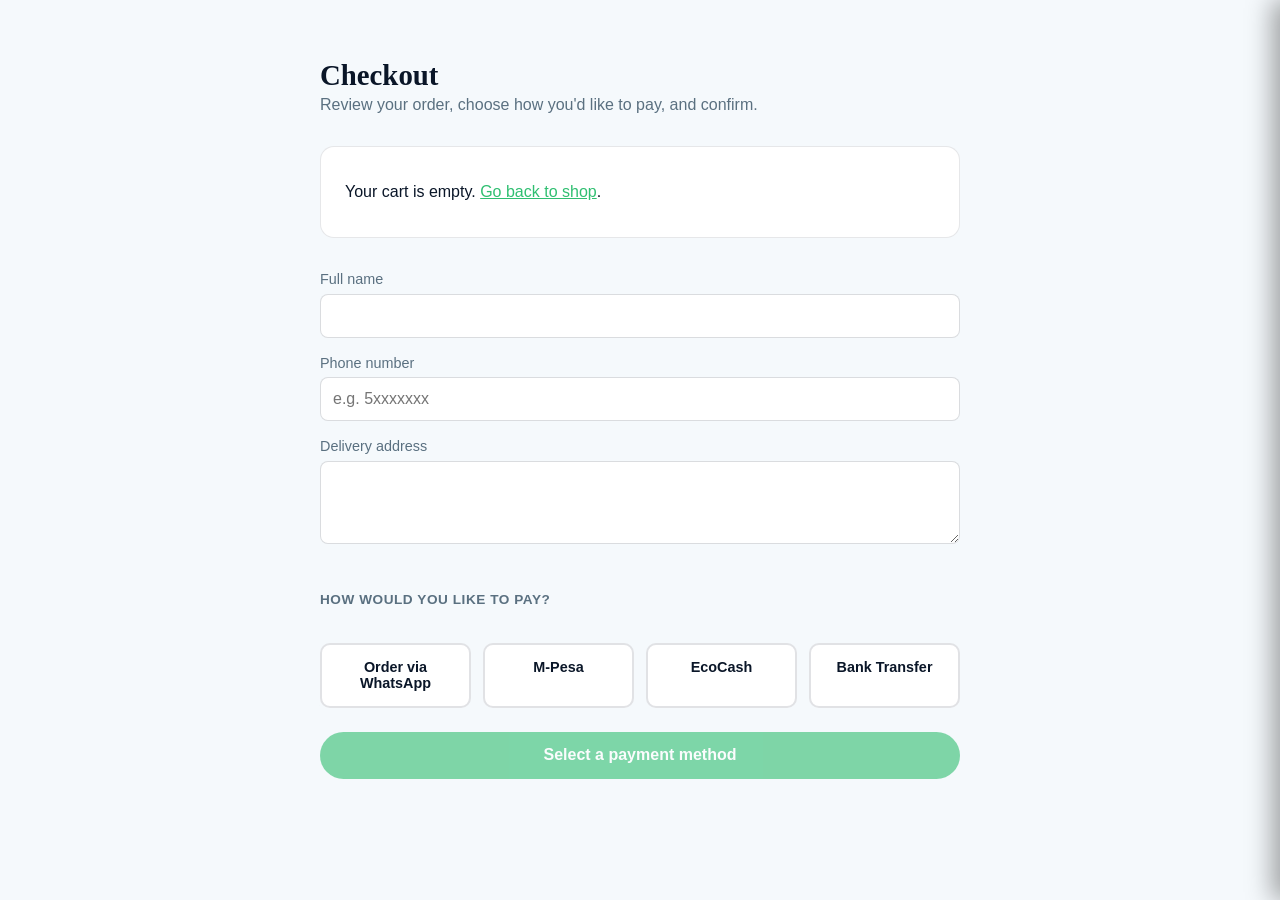
==== checkout.html @ 28666bef "Add files via upload" ====
<!DOCTYPE html>
<html lang="en">
<head>
<meta charset="UTF-8" />
<meta name="viewport" content="width=device-width, initial-scale=1.0" />
<title>Checkout — Noble Water</title>
<link rel="stylesheet" href="cart.css" />
<style>
  body {
    margin: 0;
    background: #f5f9fc;
    color: #0a1628;
    font-family: 'DM Sans', -apple-system, BlinkMacSystemFont, "Segoe UI", sans-serif;
  }
  .nw-checkout-wrap {
    max-width: 640px;
    margin: 0 auto;
    padding: 2.5rem 1.5rem 4rem;
  }
  .nw-checkout-wrap h1 {
    font-family: 'Playfair Display', serif;
    font-size: 1.8rem;
    margin-bottom: 0.25rem;
    color: #0a1628;
  }
  p.nw-sub { color: #5a7080; margin-top: 0; margin-bottom: 2rem; }

  #nw-order-summary {
    background: #ffffff;
    border: 1px solid rgba(10,22,40,0.1);
    border-radius: 14px;
    padding: 1.25rem 1.5rem;
    margin-bottom: 2rem;
  }
  .nw-summary-row {
    display: flex;
    justify-content: space-between;
    padding: 0.5rem 0;
    border-bottom: 1px solid rgba(10,22,40,0.08);
    font-size: 0.95rem;
  }
  .nw-summary-row:last-child { border-bottom: none; }
  .nw-summary-total {
    display: flex;
    justify-content: space-between;
    margin-top: 0.75rem;
    padding-top: 0.75rem;
    border-top: 1px solid rgba(10,22,40,0.15);
    font-weight: 700;
    font-size: 1.1rem;
  }

  .nw-section-label {
    font-size: 0.85rem;
    font-weight: 600;
    color: #5a7080;
    text-transform: uppercase;
    letter-spacing: 0.04em;
    margin: 1.75rem 0 0.75rem;
  }

  form { display: flex; flex-direction: column; gap: 1rem; }
  label { font-size: 0.9rem; color: #5a7080; }
  input, textarea {
    width: 100%;
    box-sizing: border-box;
    margin-top: 0.35rem;
    padding: 0.75rem;
    border-radius: 8px;
    border: 1px solid rgba(10,22,40,0.15);
    background: #ffffff;
    color: #0a1628;
    font-size: 1rem;
  }

  /* payment method cards */
  #nw-pay-methods {
    display: grid;
    grid-template-columns: repeat(auto-fit, minmax(140px, 1fr));
    gap: 0.75rem;
    margin-top: 0.5rem;
  }
  .nw-pay-option {
    border: 2px solid rgba(10,22,40,0.12);
    border-radius: 10px;
    padding: 0.9rem 0.75rem;
    text-align: center;
    cursor: pointer;
    font-size: 0.9rem;
    font-weight: 600;
    color: #0a1628;
    background: #ffffff;
    transition: border-color 0.15s, background 0.15s;
  }
  .nw-pay-option.nw-selected {
    border-color: #2FBF71;
    background: rgba(47,191,113,0.08);
  }

  .nw-pay-details {
    display: none;
    background: #ffffff;
    border: 1px solid rgba(10,22,40,0.1);
    border-radius: 14px;
    padding: 1.25rem 1.5rem;
    margin-top: 1rem;
  }
  .nw-pay-details.nw-visible { display: block; }
  .nw-pay-details h3 { margin: 0 0 0.75rem; font-size: 1rem; }
  .nw-pay-details ol { margin: 0 0 1rem; padding-left: 1.2rem; }
  .nw-pay-details li { margin-bottom: 0.4rem; font-size: 0.92rem; }
  .nw-detail-row {
    display: flex;
    justify-content: space-between;
    padding: 0.4rem 0;
    border-bottom: 1px solid rgba(10,22,40,0.08);
    font-size: 0.9rem;
  }
  .nw-detail-row:last-child { border-bottom: none; }
  .nw-detail-row strong { color: #0a1628; }

  .nw-bank-choice {
    display: flex;
    gap: 0.5rem;
    margin-bottom: 1rem;
  }
  .nw-bank-btn {
    flex: 1;
    padding: 0.6rem;
    border: 1px solid rgba(10,22,40,0.15);
    border-radius: 8px;
    background: #f5f9fc;
    cursor: pointer;
    font-size: 0.85rem;
    font-weight: 600;
  }
  .nw-bank-btn.nw-selected { border-color: #1A4B8C; background: rgba(26,75,140,0.08); color: #1A4B8C; }

  button[type="submit"], .nw-confirm-btn {
    margin-top: 0.5rem;
    padding: 0.9rem;
    border: none;
    border-radius: 100px;
    background: #2FBF71;
    color: white;
    font-weight: 600;
    font-size: 1rem;
    cursor: pointer;
    text-align: center;
  }
  button[type="submit"]:disabled { opacity: 0.6; cursor: default; }
</style>
</head>
<body>

<div class="nw-checkout-wrap">
  <h1>Checkout</h1>
  <p class="nw-sub">Review your order, choose how you'd like to pay, and confirm.</p>

  <div id="nw-order-summary"></div>

  <form id="nw-checkout-form">
    <div>
      <label for="nw-name">Full name</label>
      <input id="nw-name" name="name" type="text" required />
    </div>
    <div>
      <label for="nw-phone">Phone number</label>
      <input id="nw-phone" name="phone" type="tel" placeholder="e.g. 5xxxxxxx" required />
    </div>
    <div>
      <label for="nw-address">Delivery address</label>
      <textarea id="nw-address" name="address" rows="3" required></textarea>
    </div>

    <div class="nw-section-label">How would you like to pay?</div>
    <div id="nw-pay-methods">
      <div class="nw-pay-option" data-method="whatsapp">Order via WhatsApp</div>
      <div class="nw-pay-option" data-method="mpesa">M-Pesa</div>
      <div class="nw-pay-option" data-method="ecocash">EcoCash</div>
      <div class="nw-pay-option" data-method="bank">Bank Transfer</div>
    </div>

    <!-- WhatsApp: no extra details, just informs the customer what happens -->
    <div class="nw-pay-details" data-details="whatsapp">
      <p>We'll open WhatsApp with your order details filled in. Just hit send and we'll confirm pricing and delivery with you there.</p>
    </div>

    <!-- M-Pesa merchant payment instructions -->
    <div class="nw-pay-details" data-details="mpesa">
      <h3>Pay via M-Pesa</h3>
      <ol>
        <li>Dial <strong>*200#</strong> on your M-Pesa registered number</li>
        <li>Select <strong>Pay Merchant</strong></li>
        <li>Enter merchant number <strong>91093</strong> (PM Legacy Group)</li>
        <li>Enter the amount: <strong id="nw-mpesa-amount">M0.00</strong></li>
        <li>Enter Reference: <strong id="nw-mpesa-reference">XXXXXX</strong></li>
        <li>Confirm with your M-Pesa PIN</li>
      </ol>
      <p>Once you've paid, tap the button below — we'll get your order details and payment confirmation together on WhatsApp.</p>
    </div>

    <!-- EcoCash merchant payment instructions -->
    <div class="nw-pay-details" data-details="ecocash">
      <h3>Pay via EcoCash</h3>
      <ol>
        <li>Dial <strong>*199#</strong> on your Econet number and select EcoCash</li>
        <li>Select <strong>Send Money</strong></li>
        <li>Enter number <strong>69434952</strong> (Poea Mapiloko)</li>
        <li>Enter the amount: <strong id="nw-ecocash-amount">M0.00</strong></li>
        <li>Confirm with your EcoCash PIN</li>
      </ol>
      <p>Once you've paid, tap the button below to confirm your order with us on WhatsApp.</p>
    </div>

    <!-- Bank transfer details -->
    <div class="nw-pay-details" data-details="bank">
      <h3>Pay via Bank Transfer</h3>
      <div class="nw-bank-choice">
        <button type="button" class="nw-bank-btn nw-selected" data-bank="fnb">FNB Lesotho</button>
        <button type="button" class="nw-bank-btn" data-bank="postbank">Lesotho Post Bank</button>
      </div>

      <div id="nw-bank-fnb">
        <div class="nw-detail-row"><span>Account name</span><strong>Poea Mapiloko</strong></div>
        <div class="nw-detail-row"><span>Account number</span><strong>62738022037</strong></div>
        <div class="nw-detail-row"><span>Bank</span><strong>FNB Lesotho</strong></div>
        <div class="nw-detail-row"><span>Branch</span><strong>Kingsway C/O Kingsway Road &amp; Parliament</strong></div>
        <div class="nw-detail-row"><span>Branch code</span><strong>280061</strong></div>
      </div>
      <div id="nw-bank-postbank" style="display:none;">
        <div class="nw-detail-row"><span>Account name</span><strong>PM Legacy Group</strong></div>
        <div class="nw-detail-row"><span>Account number</span><strong>1039175400019</strong></div>
        <div class="nw-detail-row"><span>Bank</span><strong>Lesotho Post Bank</strong></div>
        <div class="nw-detail-row"><span>Branch</span><strong>Mapoteng Branch</strong></div>
        <div class="nw-detail-row"><span>Branch code</span><strong>500 250</strong></div>
      </div>
      <p style="margin-top:1rem;">Amount to transfer: <strong id="nw-bank-amount">M0.00</strong></p>
      <p>Once you've made the transfer, tap the button below — send us your order and we'll confirm once the payment reflects.</p>
    </div>

    <button type="submit" id="nw-submit-btn" disabled>Select a payment method</button>
  </form>
</div>

<script src="cart.js" defer></script>
<script>
  const WHATSAPP_NUMBER = '26656910125';
  let orderData = null;
  let selectedMethod = null;
  let selectedBank = 'fnb';

  function renderSummary() {
    const cart = (window.NobleCart && window.NobleCart.load()) || [];
    const summaryEl = document.getElementById('nw-order-summary');
    if (cart.length === 0) {
      summaryEl.innerHTML = '<p>Your cart is empty. <a href="index.html" style="color:#2FBF71">Go back to shop</a>.</p>';
      document.getElementById('nw-submit-btn').disabled = true;
      return null;
    }
    let total = 0;
    const rows = cart.map((item) => {
      const lineTotal = item.price * item.qty;
      total += lineTotal;
      return `<div class="nw-summary-row"><span>${item.name} × ${item.qty}</span><span>M${lineTotal.toFixed(2)}</span></div>`;
    }).join('');
    summaryEl.innerHTML = rows + `<div class="nw-summary-total"><span>Total</span><span>M${total.toFixed(2)}</span></div>`;

    document.getElementById('nw-mpesa-amount').textContent = `M${total.toFixed(2)}`;
    document.getElementById('nw-ecocash-amount').textContent = `M${total.toFixed(2)}`;
    document.getElementById('nw-bank-amount').textContent = `M${total.toFixed(2)}`;

    return { cart, total };
  }

  document.addEventListener('DOMContentLoaded', () => {
    orderData = renderSummary();

    document.querySelectorAll('.nw-pay-option').forEach((opt) => {
      opt.addEventListener('click', () => {
        document.querySelectorAll('.nw-pay-option').forEach((o) => o.classList.remove('nw-selected'));
        document.querySelectorAll('.nw-pay-details').forEach((d) => d.classList.remove('nw-visible'));
        opt.classList.add('nw-selected');
        selectedMethod = opt.dataset.method;
        document.querySelector(`.nw-pay-details[data-details="${selectedMethod}"]`).classList.add('nw-visible');

        const submitBtn = document.getElementById('nw-submit-btn');
        submitBtn.disabled = false;
        submitBtn.textContent = selectedMethod === 'whatsapp' ? 'Continue on WhatsApp' : "I've Paid — Confirm Order";
      });
    });

    document.querySelectorAll('.nw-bank-btn').forEach((btn) => {
      btn.addEventListener('click', () => {
        document.querySelectorAll('.nw-bank-btn').forEach((b) => b.classList.remove('nw-selected'));
        btn.classList.add('nw-selected');
        selectedBank = btn.dataset.bank;
        document.getElementById('nw-bank-fnb').style.display = selectedBank === 'fnb' ? 'block' : 'none';
        document.getElementById('nw-bank-postbank').style.display = selectedBank === 'postbank' ? 'block' : 'none';
      });
    });
  });

  document.getElementById('nw-checkout-form').addEventListener('submit', (e) => {
    e.preventDefault();
    if (!orderData || !selectedMethod) return;

    const name = document.getElementById('nw-name').value;
    const phone = document.getElementById('nw-phone').value;
    const address = document.getElementById('nw-address').value;

    const itemLines = orderData.cart
      .map((item) => `- ${item.name} × ${item.qty} (M${(item.price * item.qty).toFixed(2)})`)
      .join('\n');

    let paymentLine = '';
    if (selectedMethod === 'mpesa') paymentLine = 'Payment method: M-Pesa (paid to merchant 91093)';
    else if (selectedMethod === 'ecocash') paymentLine = 'Payment method: EcoCash (paid to merchant 69434952)';
    else if (selectedMethod === 'bank') {
      const bankName = selectedBank === 'fnb' ? 'FNB Lesotho' : 'Lesotho Post Bank';
      paymentLine = `Payment method: Bank Transfer (${bankName})`;
    } else {
      paymentLine = 'Payment method: To be arranged via WhatsApp';
    }

    const message = [
      '👋 Hello Noble Water! I would like to place an order.',
      '',
      `*Name:* ${name}`,
      `*Phone:* ${phone}`,
      `*Delivery address:* ${address}`,
      '',
      '*Order:*',
      itemLines,
      `*Total:* M${orderData.total.toFixed(2)}`,
      '',
      paymentLine,
    ].join('\n');

    window.open(`https://wa.me/${WHATSAPP_NUMBER}?text=${encodeURIComponent(message)}`, '_blank');
    localStorage.removeItem('nw_cart_v1');
  });
</script>
</body>
</html>
---- cart.css ----
/* Noble Water — Cart styles
   Add <link rel="stylesheet" href="cart.css"> in <head>, after your main
   stylesheet. Adjust the CSS variables below to match your exact palette
   if these guesses don't line up with your site's real colors. */

:root {
  --nw-ink: #0f1b2b;      /* deep navy background, adjust to match hero */
  --nw-panel: #16273d;
  --nw-gold: #c9a35c;     /* prestige accent */
  --nw-text: #eef2f6;
  --nw-muted: #9fb0c3;
  --nw-line: rgba(255, 255, 255, 0.1);
}

/* --- nav badge --- */
#nw-cart-badge {
  display: none;
  align-items: center;
  justify-content: center;
  min-width: 1.25rem;
  height: 1.25rem;
  padding: 0 0.35rem;
  margin-left: 0.4rem;
  border-radius: 999px;
  background: var(--nw-gold);
  color: #1a1204;
  font-size: 0.7rem;
  font-weight: 700;
  vertical-align: middle;
}

/* --- add to cart button --- */
.nw-add-btn {
  margin-top: 0.75rem;
  padding: 0.55rem 1.1rem;
  border: 1px solid var(--nw-gold);
  background: transparent;
  color: var(--nw-gold);
  border-radius: 6px;
  font-size: 0.9rem;
  cursor: pointer;
  transition: background 0.15s ease, color 0.15s ease;
}
.nw-add-btn:hover {
  background: var(--nw-gold);
  color: #1a1204;
}

/* --- drawer shell --- */
#nw-cart-drawer {
  position: fixed;
  inset: 0;
  z-index: 9999;
  pointer-events: none;
}
#nw-cart-drawer.nw-open {
  pointer-events: auto;
}

#nw-cart-overlay {
  position: absolute;
  inset: 0;
  background: rgba(5, 10, 18, 0.55);
  opacity: 0;
  transition: opacity 0.2s ease;
}
#nw-cart-drawer.nw-open #nw-cart-overlay {
  opacity: 1;
}

#nw-cart-panel {
  position: absolute;
  top: 0;
  right: 0;
  height: 100%;
  width: min(380px, 92vw);
  background: var(--nw-panel);
  color: var(--nw-text);
  display: flex;
  flex-direction: column;
  transform: translateX(100%);
  transition: transform 0.25s ease;
  box-shadow: -8px 0 24px rgba(0, 0, 0, 0.35);
}
#nw-cart-drawer.nw-open #nw-cart-panel {
  transform: translateX(0);
}

#nw-cart-panel header {
  display: flex;
  align-items: center;
  justify-content: space-between;
  padding: 1.25rem 1.5rem;
  border-bottom: 1px solid var(--nw-line);
}
#nw-cart-panel header h2 {
  margin: 0;
  font-size: 1.1rem;
}
#nw-cart-close {
  background: none;
  border: none;
  color: var(--nw-muted);
  font-size: 1.5rem;
  line-height: 1;
  cursor: pointer;
}

#nw-cart-items {
  flex: 1;
  overflow-y: auto;
  padding: 1rem 1.5rem;
}

.nw-cart-empty {
  color: var(--nw-muted);
  font-size: 0.95rem;
}

.nw-cart-row {
  display: grid;
  grid-template-columns: 1fr auto auto;
  align-items: center;
  gap: 0.75rem;
  padding: 0.85rem 0;
  border-bottom: 1px solid var(--nw-line);
}
.nw-cart-row-info {
  display: flex;
  flex-direction: column;
  gap: 0.15rem;
}
.nw-cart-row-info span {
  font-size: 0.8rem;
  color: var(--nw-muted);
}
.nw-cart-row-controls {
  display: flex;
  align-items: center;
  gap: 0.5rem;
}
.nw-qty-btn {
  width: 1.6rem;
  height: 1.6rem;
  border-radius: 4px;
  border: 1px solid var(--nw-line);
  background: transparent;
  color: var(--nw-text);
  cursor: pointer;
}
.nw-cart-row-price {
  font-weight: 600;
  white-space: nowrap;
}

#nw-cart-panel footer {
  padding: 1.25rem 1.5rem;
  border-top: 1px solid var(--nw-line);
}
#nw-cart-total-row {
  display: flex;
  justify-content: space-between;
  margin-bottom: 1rem;
  font-size: 1.05rem;
  font-weight: 600;
}
#nw-cart-checkout-btn {
  display: block;
  text-align: center;
  padding: 0.85rem;
  border-radius: 6px;
  background: var(--nw-gold);
  color: #1a1204;
  font-weight: 600;
  text-decoration: none;
}
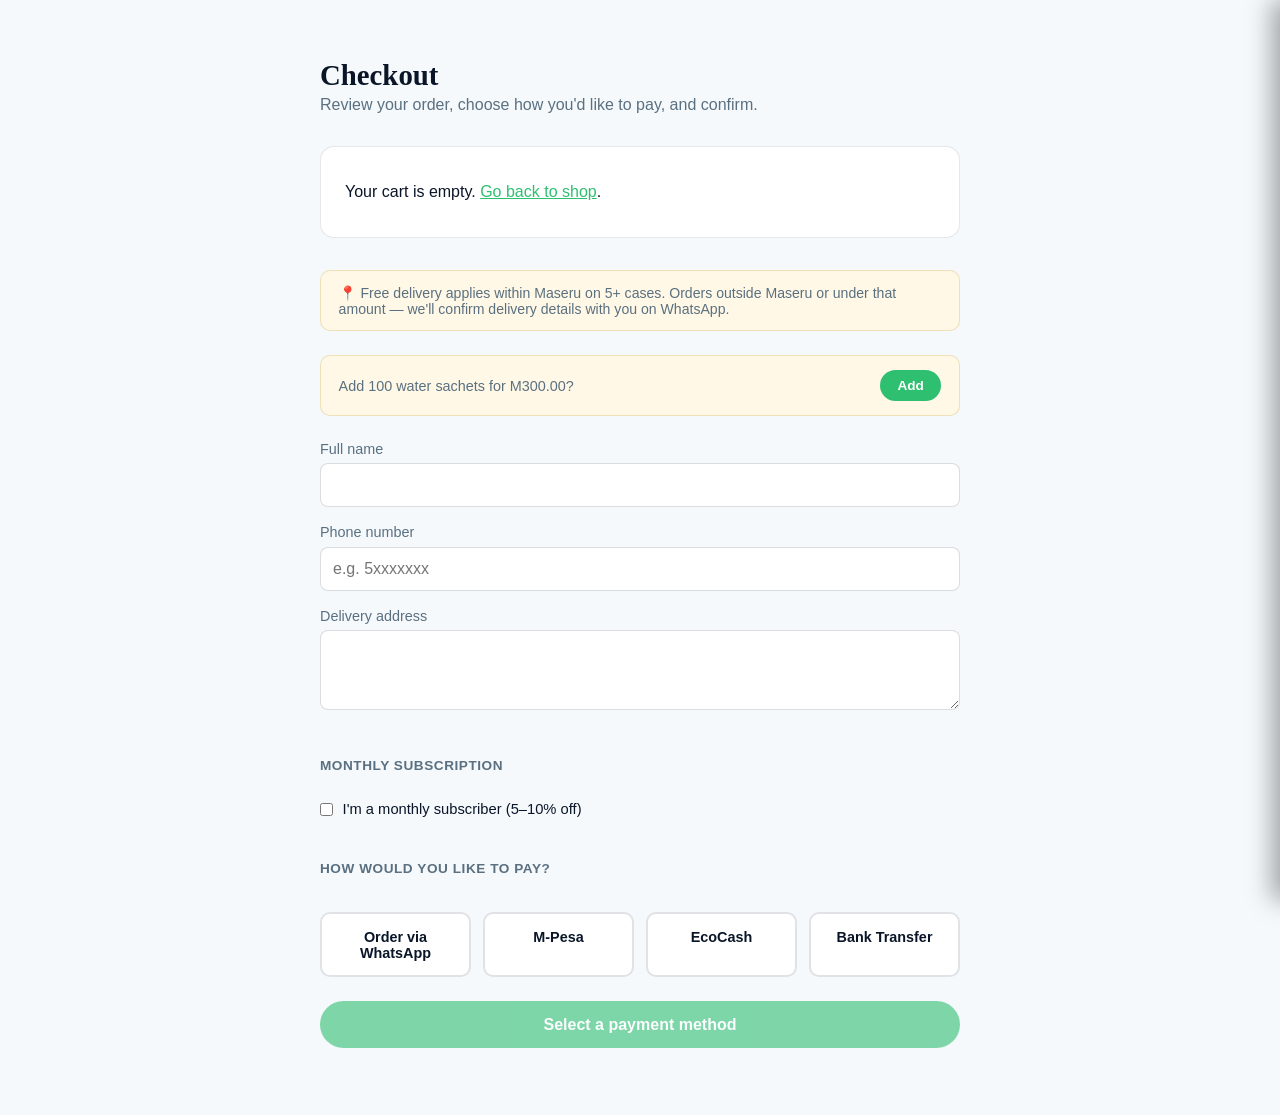
==== commit 63cd7977: "Add files via upload" ====
--- a/checkout.html
+++ b/checkout.html
@@ -1,6 +1,14 @@
 <!DOCTYPE html>
 <html lang="en">
 <head>
+<!-- Google Analytics (GA4) — replace G-XXXXXXXXXX with your real Measurement ID, same as on index.html -->
+<script async src="https://www.googletagmanager.com/gtag/js?id=G-XXXXXXXXXX"></script>
+<script>
+  window.dataLayer = window.dataLayer || [];
+  function gtag(){dataLayer.push(arguments);}
+  gtag('js', new Date());
+  gtag('config', 'G-XXXXXXXXXX');
+</script>
 <meta charset="UTF-8" />
 <meta name="viewport" content="width=device-width, initial-scale=1.0" />
 <title>Checkout — Noble Water</title>
@@ -159,6 +167,15 @@
 
   <div id="nw-order-summary"></div>
 
+  <p style="background:#fff8e6; border:1px solid rgba(201,168,76,0.3); border-radius:10px; padding:0.85rem 1.1rem; font-size:0.88rem; color:#5a7080; margin-bottom:1.5rem;">
+    📍 Free delivery applies within Maseru on 5+ cases. Orders outside Maseru or under that amount — we'll confirm delivery details with you on WhatsApp.
+  </p>
+
+  <div id="nw-cross-sell" style="display:none; background:#fff8e6; border:1px solid rgba(201,168,76,0.3); border-radius:10px; padding:0.85rem 1.1rem; margin-bottom:1.5rem; display:flex; align-items:center; justify-content:space-between; gap:1rem; flex-wrap:wrap;">
+    <span style="font-size:0.9rem; color:#5a7080;">Add 100 water sachets for M300.00?</span>
+    <button type="button" id="nw-add-sachets-btn" style="background:#2FBF71; color:white; border:none; border-radius:100px; padding:0.5rem 1.1rem; font-size:0.85rem; font-weight:600; cursor:pointer;">Add</button>
+  </div>
+
   <form id="nw-checkout-form">
     <div>
       <label for="nw-name">Full name</label>
@@ -171,6 +188,19 @@
     <div>
       <label for="nw-address">Delivery address</label>
       <textarea id="nw-address" name="address" rows="3" required></textarea>
+    </div>
+
+    <div class="nw-section-label">Monthly Subscription</div>
+    <label style="display:flex; align-items:center; gap:0.6rem; font-size:0.92rem; color:#0a1628; cursor:pointer;">
+      <input type="checkbox" id="nw-subscriber-check" style="width:auto; margin:0;" />
+      I'm a monthly subscriber (5–10% off)
+    </label>
+    <div id="nw-subscriber-tier-wrap" style="display:none; margin-top:0.5rem;">
+      <label for="nw-subscriber-tier">Your monthly volume</label>
+      <select id="nw-subscriber-tier" style="width:100%; box-sizing:border-box; margin-top:0.35rem; padding:0.75rem; border-radius:8px; border:1px solid rgba(10,22,40,0.15); background:#ffffff; color:#0a1628; font-size:1rem;">
+        <option value="0.05">5–9 cases/month — 5% off</option>
+        <option value="0.10">10+ cases/month — 10% off</option>
+      </select>
     </div>
 
     <div class="nw-section-label">How would you like to pay?</div>
@@ -190,11 +220,10 @@
     <div class="nw-pay-details" data-details="mpesa">
       <h3>Pay via M-Pesa</h3>
       <ol>
-        <li>Dial <strong>*200#</strong> on your M-Pesa registered number</li>
+        <li>Dial <strong>*121#</strong> on your M-Pesa registered number</li>
         <li>Select <strong>Pay Merchant</strong></li>
         <li>Enter merchant number <strong>91093</strong> (PM Legacy Group)</li>
         <li>Enter the amount: <strong id="nw-mpesa-amount">M0.00</strong></li>
-        <li>Enter Reference: <strong id="nw-mpesa-reference">XXXXXX</strong></li>
         <li>Confirm with your M-Pesa PIN</li>
       </ol>
       <p>Once you've paid, tap the button below — we'll get your order details and payment confirmation together on WhatsApp.</p>
@@ -204,9 +233,9 @@
     <div class="nw-pay-details" data-details="ecocash">
       <h3>Pay via EcoCash</h3>
       <ol>
-        <li>Dial <strong>*199#</strong> on your Econet number and select EcoCash</li>
-        <li>Select <strong>Send Money</strong></li>
-        <li>Enter number <strong>69434952</strong> (Poea Mapiloko)</li>
+        <li>Dial <strong>*100#</strong> on your Econet number and select EcoCash</li>
+        <li>Select <strong>Pay Merchant</strong></li>
+        <li>Enter merchant number <strong>69434952</strong> (Poea Mapiloko)</li>
         <li>Enter the amount: <strong id="nw-ecocash-amount">M0.00</strong></li>
         <li>Confirm with your EcoCash PIN</li>
       </ol>
@@ -241,6 +270,14 @@
 
     <button type="submit" id="nw-submit-btn" disabled>Select a payment method</button>
   </form>
+
+  <div id="nw-confirmation" style="display:none; text-align:center; background:#ffffff; border:1px solid rgba(10,22,40,0.1); border-radius:14px; padding:2.5rem 1.5rem;">
+    <div style="font-size:2.5rem; margin-bottom:0.75rem;">✅</div>
+    <h2 style="font-family:'Playfair Display', serif; margin:0 0 0.5rem;">Order Sent!</h2>
+    <p style="color:#5a7080; margin:0 0 1rem;">Your reference number is</p>
+    <p id="nw-order-id" style="font-size:1.6rem; font-weight:700; color:#0a1628; letter-spacing:0.05em; margin:0 0 1.25rem;"></p>
+    <p style="color:#5a7080;">We've opened WhatsApp with your order details. Send that message and we'll confirm your order shortly. Keep your reference number for your records.</p>
+  </div>
 </div>
 
 <script src="cart.js" defer></script>
@@ -249,6 +286,9 @@
   let orderData = null;
   let selectedMethod = null;
   let selectedBank = 'fnb';
+
+  const DELIVERY_FEE = 40.0;
+  const FREE_DELIVERY_MIN_CASES = 5;
 
   function renderSummary() {
     const cart = (window.NobleCart && window.NobleCart.load()) || [];
@@ -258,23 +298,65 @@
       document.getElementById('nw-submit-btn').disabled = true;
       return null;
     }
-    let total = 0;
+    let subtotal = 0;
+    let caseCount = 0;
     const rows = cart.map((item) => {
       const lineTotal = item.price * item.qty;
-      total += lineTotal;
+      subtotal += lineTotal;
+      caseCount += item.qty;
       return `<div class="nw-summary-row"><span>${item.name} × ${item.qty}</span><span>M${lineTotal.toFixed(2)}</span></div>`;
     }).join('');
-    summaryEl.innerHTML = rows + `<div class="nw-summary-total"><span>Total</span><span>M${total.toFixed(2)}</span></div>`;
+
+    const isSubscriber = document.getElementById('nw-subscriber-check').checked;
+    const discountRate = isSubscriber ? parseFloat(document.getElementById('nw-subscriber-tier').value) : 0;
+    const discountAmount = subtotal * discountRate;
+
+    const deliveryFee = caseCount < FREE_DELIVERY_MIN_CASES ? DELIVERY_FEE : 0;
+    const total = subtotal - discountAmount + deliveryFee;
+
+    let discountRow = '';
+    if (discountAmount > 0) {
+      discountRow = `<div class="nw-summary-row"><span>Subscriber Discount (${(discountRate * 100).toFixed(0)}%)</span><span>-M${discountAmount.toFixed(2)}</span></div>`;
+    }
+
+    let deliveryRow = '';
+    if (deliveryFee > 0) {
+      deliveryRow = `<div class="nw-summary-row"><span>Delivery Fee (under ${FREE_DELIVERY_MIN_CASES} cases)</span><span>M${deliveryFee.toFixed(2)}</span></div>`;
+    } else {
+      deliveryRow = `<div class="nw-summary-row"><span>Delivery Fee</span><span>Free (5+ cases)</span></div>`;
+    }
+
+    summaryEl.innerHTML = rows + discountRow + deliveryRow + `<div class="nw-summary-total"><span>Total</span><span>M${total.toFixed(2)}</span></div>`;
 
     document.getElementById('nw-mpesa-amount').textContent = `M${total.toFixed(2)}`;
     document.getElementById('nw-ecocash-amount').textContent = `M${total.toFixed(2)}`;
     document.getElementById('nw-bank-amount').textContent = `M${total.toFixed(2)}`;
 
-    return { cart, total };
-  }
+    return { cart, subtotal, discountAmount, discountRate, deliveryFee, total, isSubscriber };
+  }
+
+  document.getElementById('nw-subscriber-check').addEventListener('change', (e) => {
+    document.getElementById('nw-subscriber-tier-wrap').style.display = e.target.checked ? 'block' : 'none';
+    orderData = renderSummary();
+  });
+  document.getElementById('nw-subscriber-tier').addEventListener('change', () => {
+    orderData = renderSummary();
+  });
 
   document.addEventListener('DOMContentLoaded', () => {
     orderData = renderSummary();
+
+    if (orderData && !orderData.cart.some((item) => item.id === 'sachet')) {
+      document.getElementById('nw-cross-sell').style.display = 'flex';
+    }
+    document.getElementById('nw-add-sachets-btn').addEventListener('click', () => {
+      window.NobleCart && window.NobleCart.load;
+      const cart = JSON.parse(localStorage.getItem('nw_cart_v1')) || [];
+      cart.push({ id: 'sachet', name: 'Water Sachet (100 sachets)', price: 300.0, unit: 'per 100 sachets', qty: 1 });
+      localStorage.setItem('nw_cart_v1', JSON.stringify(cart));
+      document.getElementById('nw-cross-sell').style.display = 'none';
+      orderData = renderSummary();
+    });
 
     document.querySelectorAll('.nw-pay-option').forEach((opt) => {
       opt.addEventListener('click', () => {
@@ -301,10 +383,16 @@
     });
   });
 
+  function generateOrderId() {
+    const num = Math.floor(1000 + Math.random() * 9000);
+    return `NW-${num}`;
+  }
+
   document.getElementById('nw-checkout-form').addEventListener('submit', (e) => {
     e.preventDefault();
     if (!orderData || !selectedMethod) return;
 
+    const orderId = generateOrderId();
     const name = document.getElementById('nw-name').value;
     const phone = document.getElementById('nw-phone').value;
     const address = document.getElementById('nw-address').value;
@@ -323,22 +411,44 @@
       paymentLine = 'Payment method: To be arranged via WhatsApp';
     }
 
-    const message = [
+    const messageLines = [
       '👋 Hello Noble Water! I would like to place an order.',
       '',
+      `*Order Ref:* ${orderId}`,
       `*Name:* ${name}`,
       `*Phone:* ${phone}`,
       `*Delivery address:* ${address}`,
       '',
       '*Order:*',
       itemLines,
+      `*Subtotal:* M${orderData.subtotal.toFixed(2)}`,
+    ];
+    if (orderData.discountAmount > 0) {
+      messageLines.push(`*Subscriber Discount (${(orderData.discountRate * 100).toFixed(0)}%):* -M${orderData.discountAmount.toFixed(2)}`);
+    }
+    messageLines.push(
+      orderData.deliveryFee > 0 ? `*Delivery Fee:* M${orderData.deliveryFee.toFixed(2)}` : '*Delivery Fee:* Free (5+ cases)',
       `*Total:* M${orderData.total.toFixed(2)}`,
       '',
-      paymentLine,
-    ].join('\n');
+      paymentLine
+    );
+    const message = messageLines.join('\n');
+
+    if (typeof gtag === 'function') {
+      gtag('event', 'purchase_intent', {
+        currency: 'LSL',
+        value: orderData.total,
+        payment_method: selectedMethod,
+        is_subscriber: orderData.isSubscriber,
+      });
+    }
 
     window.open(`https://wa.me/${WHATSAPP_NUMBER}?text=${encodeURIComponent(message)}`, '_blank');
     localStorage.removeItem('nw_cart_v1');
+
+    document.getElementById('nw-checkout-form').style.display = 'none';
+    document.getElementById('nw-order-id').textContent = orderId;
+    document.getElementById('nw-confirmation').style.display = 'block';
   });
 </script>
 </body>
